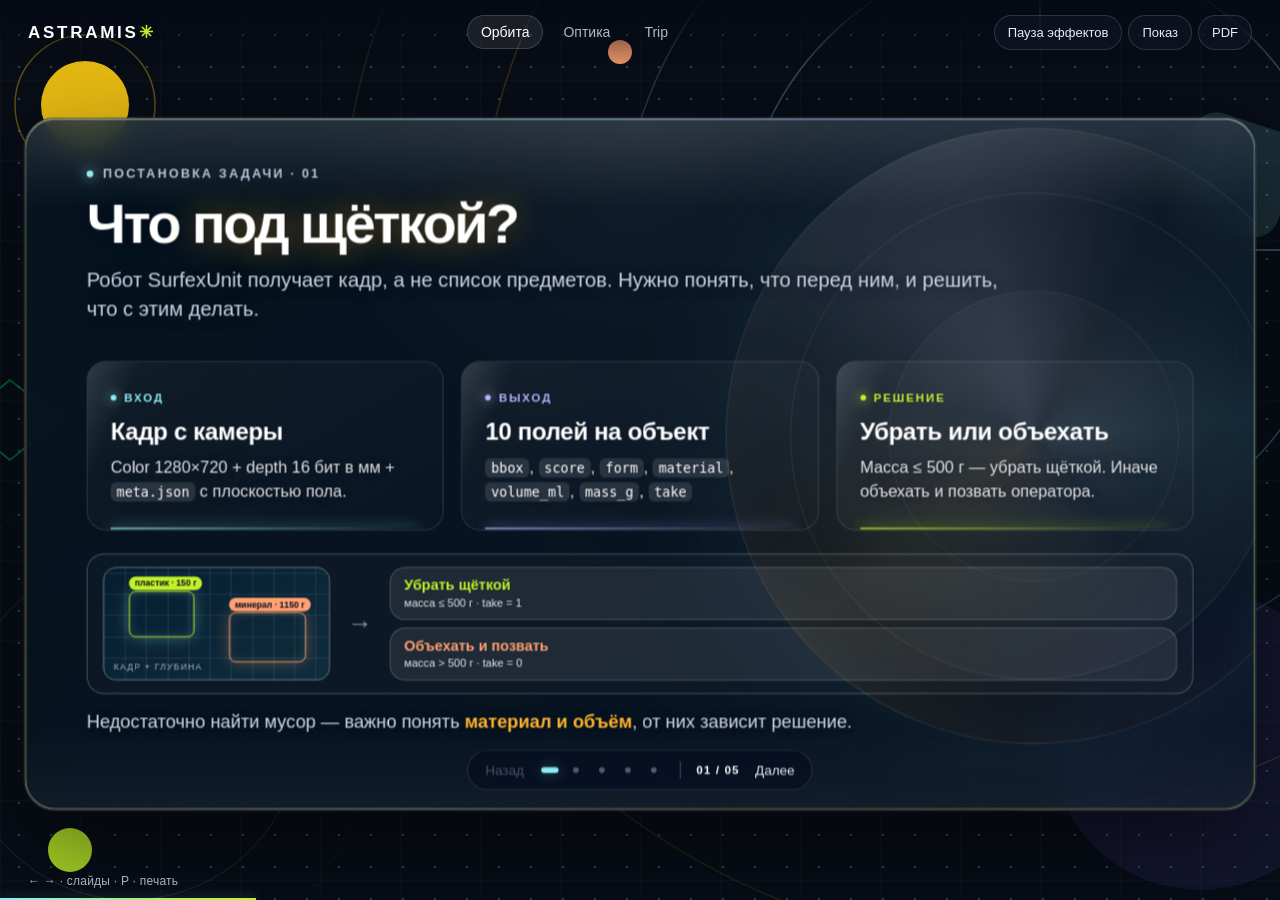
==== demo/index.html @ 46093186 "Добавить HTML-презентацию Астрамис и экспорт PowerPoint" ====
<!DOCTYPE html>
<html lang="ru">
<head>
<meta charset="UTF-8">
<meta name="viewport" content="width=device-width, initial-scale=1">
<title>Астрамис — Что под щёткой?</title>
<style>
  :root {
    --ink: #ffffff;
    --muted: rgba(255,255,255,.88);
    --faint: rgba(255,255,255,.62);
    --stroke: rgba(255,255,255,.34);
    --glass: rgba(255,255,255,.14);
    --glass-2: rgba(255,255,255,.08);
    /* Палитра «Научной орбиты» ЦУ + логотипа Astramis */
    --d: #8dedf9;   /* school tech, циан */
    --m: #ffb52e;   /* янтарный акцент логотипа Astramis */
    --v: #c1f229;   /* education lime ЦУ */
    --s: #b8b1ff;   /* expert blue / violet ЦУ */
    --shadow: 0 30px 80px rgba(6, 8, 34, .45), 0 8px 24px rgba(6, 8, 34, .22);
  }

  * { box-sizing: border-box; }

  html, body {
    margin: 0; height: 100%; overflow: hidden;
    background: #090b1c;
    color: var(--ink);
    font-family: -apple-system, BlinkMacSystemFont, "SF Pro Display", "SF Pro Text",
                 "Helvetica Neue", "Segoe UI", Roboto, Arial, sans-serif;
    -webkit-font-smoothing: antialiased;
  }

  /* --- Фон: техническая «орбитальная» сетка, не мягкий градиент --------- */
  #backdrop { position: fixed; inset: 0; overflow: hidden; background: #080d16; }
  #backdrop > svg { width: 100%; height: 100%; display: block; }
  .orbit-spin { transform-origin: 1120px 250px; animation: orbit 90s linear infinite; }
  @keyframes orbit { to { transform: rotate(360deg); } }

  /* --- Основная стеклянная поверхность (один слой стекла) ------------- */
  #stage {
    position: fixed; left: 50%; top: 50%;
    width: 1280px; height: 720px;
    transform-origin: center center;
    border-radius: 44px;
    background:
      linear-gradient(150deg, rgba(2,10,20,.42), rgba(2,10,20,.22) 50%, rgba(2,10,20,.38)),
      linear-gradient(150deg, rgba(255,255,255,.16) 0%, rgba(255,255,255,.05) 42%, rgba(255,255,255,.11) 100%);
    backdrop-filter: blur(26px) saturate(185%);
    backdrop-filter: url(#lens-refract) blur(26px) saturate(185%);
    -webkit-backdrop-filter: blur(26px) saturate(185%);
    border: 1px solid rgba(255,255,255,.46);
    box-shadow: var(--shadow),
                inset 0 2px 0 rgba(255,255,255,.88),
                inset 0 -22px 50px rgba(22,12,64,.22),
                inset 0 -3px 0 rgba(255,255,255,.30),
                inset 0 0 80px rgba(255,255,255,.07),
                0 0 0 1px rgba(150,210,255,.18);
    overflow: hidden;
    isolation: isolate;
  }
  /* Хроматический край — радужная кромка настоящей линзы */
  #stage::before {
    content: ""; position: absolute; inset: 0; border-radius: inherit;
    padding: 3px; z-index: 6; pointer-events: none;
    background: conic-gradient(from 215deg,
      rgba(255,255,255,1) 0deg, rgba(255,169,10,.95) 55deg, rgba(141,237,249,.95) 115deg,
      rgba(184,177,255,.95) 180deg, rgba(193,242,41,.9) 250deg,
      rgba(255,181,46,.95) 310deg, rgba(255,255,255,1) 360deg);
    -webkit-mask: linear-gradient(#000 0 0) content-box, linear-gradient(#000 0 0);
    -webkit-mask-composite: xor; mask-composite: exclude;
    opacity: 1;
  }
  /* Зеркальный блик, следующий за курсором */
  #stage::after {
    content: ""; position: absolute; inset: 0; border-radius: inherit;
    z-index: 5; pointer-events: none;
    background: radial-gradient(560px circle at var(--mx, 50%) var(--my, 0%),
      rgba(255,255,255,.16), rgba(255,255,255,.05) 38%, transparent 64%);
    opacity: .7; transition: opacity .3s ease;
  }

  /* Декоративная линза и верхний блик — объём стекла */
  .lens { position: absolute; z-index: 1; pointer-events: none;
    right: -90px; top: 46%; width: 640px; height: 640px; border-radius: 50%;
    transform: translateY(-50%);
    background:
      radial-gradient(circle at 34% 28%, rgba(255,255,255,.20), transparent 52%),
      conic-gradient(from 30deg, transparent 0deg, rgba(141,237,249,.16) 55deg,
        transparent 110deg, rgba(255,169,10,.14) 200deg, transparent 260deg,
        rgba(184,177,255,.14) 315deg, transparent 360deg);
    border: 1px solid rgba(255,255,255,.20);
    box-shadow: inset 0 0 90px rgba(255,255,255,.09), inset 0 -40px 90px rgba(2,10,20,.24),
                0 0 140px rgba(141,237,249,.12);
    opacity: .55;
  }
  .lens::before, .lens::after { content: ""; position: absolute; border-radius: 50%; }
  .lens::before { inset: 66px; border: 1px solid rgba(255,255,255,.16);
    background: radial-gradient(circle at 60% 70%, rgba(255,255,255,.09), transparent 60%); }
  .lens::after { inset: 168px; border: 1px solid rgba(255,255,255,.12);
    background: radial-gradient(circle at 40% 30%, rgba(255,255,255,.10), transparent 65%); }
  .sheen { position: absolute; inset: 0; z-index: 4; pointer-events: none; border-radius: inherit;
    background: linear-gradient(180deg, rgba(255,255,255,.12) 0%, transparent 13%,
      transparent 88%, rgba(255,255,255,.04) 100%);
    overflow: hidden;
  }
  .sheen::after { content: ""; position: absolute; inset: -30%;
    background: linear-gradient(105deg, transparent 43%, rgba(255,255,255,.09) 50%, transparent 57%);
    transform: translateX(-45%); animation: sweep 11s ease-in-out infinite; }
  @keyframes sweep { 0%, 55% { transform: translateX(-45%); } 100% { transform: translateX(45%); } }

  .slide {
    position: absolute; inset: 0; z-index: 2;
    padding: 54px 76px 92px;
    display: none; flex-direction: column;
    animation: rise .5s cubic-bezier(.22,1,.36,1) both;
  }
  .slide.active { display: flex; }
  @keyframes rise { from { opacity: 0; transform: translateY(14px) scale(.99); } to { opacity: 1; transform: none; } }

  .kicker { display: flex; align-items: center; gap: 10px; margin-bottom: 14px;
    font-size: 12px; font-weight: 700; letter-spacing: .24em; text-transform: uppercase;
    color: var(--faint); }
  .kicker i { width: 7px; height: 7px; border-radius: 50%; background: var(--d);
    box-shadow: 0 0 14px var(--d); }

  h1 { margin: 0; font-size: 56px; line-height: 1.03; letter-spacing: -.038em;
       font-weight: 700; color: #fff; text-shadow: 0 2px 22px rgba(4, 6, 28, .6); }
  h1 .accent { color: #fff; text-shadow: 0 0 34px rgba(255,181,46,.45), 0 2px 22px rgba(2,6,16,.6); }
  .sub { margin: 14px 0 0; font-size: 20px; line-height: 1.45; color: rgba(255,255,255,.92);
    max-width: 980px; text-shadow: 0 2px 14px rgba(8,10,40,.48); }

  /* --- Полупрозрачные карточки: стекло только на одном слое ------------ */
  .cards { display: grid; gap: 18px; margin-top: 38px; }
  .cards.cols-3 { grid-template-columns: repeat(3, 1fr); }
  .card {
    position: relative; overflow: hidden;
    border-radius: 28px; padding: 26px 24px;
    background: linear-gradient(155deg, rgba(255,255,255,.19), rgba(255,255,255,.055));
    border: 1px solid rgba(255,255,255,.3);
    box-shadow: inset 0 1px 0 rgba(255,255,255,.5), 0 14px 34px rgba(8,10,40,.18);
    transition: transform .35s cubic-bezier(.22,1,.36,1), box-shadow .35s ease, background .35s ease;
  }
  .card::before { content: ""; position: absolute; inset: 0; pointer-events: none;
    background: linear-gradient(115deg, transparent 28%, rgba(255,255,255,.18) 45%, transparent 62%);
    transform: translateX(-60%); transition: transform .7s ease; }
  .card::after { content: ""; position: absolute; left: 24px; right: 24px; bottom: 0; height: 2px;
    background: linear-gradient(90deg, var(--c), transparent); opacity: .8;
    box-shadow: 0 0 14px var(--c); }
  .card:hover { transform: translateY(-4px);
    box-shadow: inset 0 1px 0 rgba(255,255,255,.65), 0 22px 46px rgba(8,10,40,.26); }
  .card:hover::before { transform: translateX(60%); }
  .card .tag { display: inline-flex; align-items: center; gap: 8px; font-size: 11px;
    font-weight: 800; letter-spacing: .16em; text-transform: uppercase; color: var(--c, #fff);
    margin-bottom: 14px; }
  .card .tag::before { content: ""; width: 6px; height: 6px; border-radius: 50%;
    background: currentColor; box-shadow: 0 0 12px currentColor; }
  .card h3 { margin: 0 0 10px; font-size: 22px; font-weight: 650; letter-spacing: -.015em; }
  .card p { margin: 0; font-size: 15.5px; line-height: 1.5; color: rgba(255,255,255,.88);
    text-shadow: 0 1px 10px rgba(10,10,40,.35); }
  .card code { font-family: "SF Mono", ui-monospace, Menlo, monospace; font-size: 13.5px;
    color: #fff; background: rgba(255,255,255,.12); padding: 2px 6px; border-radius: 6px; }

  /* Мини-превью демо на первом слайде */
  .preview-strip { margin-top: 24px; border-radius: 24px; padding: 13px 16px;
    display: flex; align-items: center; gap: 18px;
    background: linear-gradient(100deg, rgba(255,255,255,.15), rgba(255,255,255,.04));
    border: 1px solid rgba(255,255,255,.26);
    box-shadow: inset 0 1px 0 rgba(255,255,255,.45), 0 12px 30px rgba(8,10,40,.16); }
  .mini-frame { position: relative; width: 236px; height: 118px; flex: none; overflow: hidden;
    border-radius: 14px; border: 1px solid rgba(255,255,255,.3);
    background:
      repeating-linear-gradient(0deg, rgba(255,255,255,.09) 0 1px, transparent 1px 22px),
      repeating-linear-gradient(90deg, rgba(255,255,255,.09) 0 1px, transparent 1px 22px),
      linear-gradient(150deg, rgba(6,32,54,.8), rgba(18,58,74,.65)); }
  .mini-frame::after { content: "КАДР + ГЛУБИНА"; position: absolute; left: 10px; bottom: 8px;
    font-size: 9px; letter-spacing: .14em; color: rgba(255,255,255,.65); }
  .bbox { position: absolute; border: 1.5px solid; border-radius: 7px; }
  .bbox.a { left: 26px; top: 24px; width: 68px; height: 48px; border-color: var(--v);
    box-shadow: 0 0 16px rgba(143,240,210,.35), inset 0 0 12px rgba(143,240,210,.14); }
  .bbox.b { right: 24px; top: 46px; width: 80px; height: 52px; border-color: #ffa171;
    box-shadow: 0 0 16px rgba(255,161,113,.32), inset 0 0 12px rgba(255,161,113,.12); }
  .bbox span { position: absolute; top: -16px; left: -1px; white-space: nowrap;
    font-size: 9px; padding: 2px 6px; border-radius: 99px; color: #0a0c20; font-weight: 700; }
  .bbox.a span { background: var(--v); }
  .bbox.b span { background: #ffa171; }
  .decisions { flex: 1; display: grid; gap: 8px; }
  .decision { border-radius: 16px; padding: 9px 14px;
    background: rgba(255,255,255,.08); border: 1px solid rgba(255,255,255,.2); }
  .decision b { display: block; font-size: 15px; font-weight: 700; }
  .decision span { font-size: 11.5px; color: var(--muted); }
  .decision.go b { color: var(--v); }
  .decision.no b { color: #ffa171; }
  .strip-arrow { font-size: 26px; color: rgba(255,255,255,.55); }

  .bottom-line { margin-top: auto; padding-top: 18px; font-size: 18px;
    color: rgba(255,255,255,.9); text-shadow: 0 1px 12px rgba(8,10,40,.3); }
  .bottom-line b { color: var(--m); font-weight: 650; }

  /* --- Слайд 2: конвейер ------------------------------------------------ */
  .flow { display: flex; align-items: stretch; gap: 8px; margin-top: 36px; }
  .step { flex: 1; position: relative; overflow: hidden; border-radius: 26px;
    padding: 24px 18px 22px;
    background: linear-gradient(160deg, rgba(255,255,255,.17), rgba(255,255,255,.05));
    border: 1px solid rgba(255,255,255,.28);
    box-shadow: inset 0 1px 0 rgba(255,255,255,.48), 0 12px 30px rgba(8,10,40,.16); }
  .step .n { position: absolute; right: 16px; top: 8px; font-size: 48px; font-weight: 700;
    letter-spacing: -.06em; color: rgba(255,255,255,.09); }
  .step h3 { margin: 0 0 10px; font-size: 19px; font-weight: 650; color: var(--c); }
  .step p { margin: 0; font-size: 14.5px; line-height: 1.48; color: var(--muted); }
  .step code { font-family: "SF Mono", ui-monospace, Menlo, monospace; font-size: 12.5px; color: #fff; }
  .arrow { align-self: center; font-size: 22px; color: rgba(255,255,255,.5); padding: 0 2px; }
  .badges { display: flex; gap: 10px; margin-top: 24px; flex-wrap: wrap; }
  .badge { font-size: 13.5px; padding: 9px 16px; border-radius: 999px;
    background: rgba(255,255,255,.10); border: 1px solid rgba(255,255,255,.26);
    box-shadow: inset 0 1px 0 rgba(255,255,255,.35); color: var(--muted); }
  .badge b { color: #fff; font-weight: 650; }

  /* --- Слайд 3: метрика ------------------------------------------------- */
  .formula { margin-top: 26px; border-radius: 24px; padding: 22px 28px;
    font-size: 27px; font-weight: 650; letter-spacing: -.01em;
    background: linear-gradient(100deg, rgba(141,237,249,.18), rgba(184,177,255,.14), rgba(255,181,46,.16));
    border: 1px solid rgba(255,255,255,.34);
    box-shadow: inset 0 1px 0 rgba(255,255,255,.55), 0 14px 34px rgba(8,10,40,.2); }
  .formula .d { color: var(--d); } .formula .m { color: var(--m); }
  .formula .v { color: var(--v); } .formula .s { color: var(--s); }
  .metric-table { width: 100%; border-collapse: separate; border-spacing: 0 8px;
    margin-top: 16px; font-size: 16.5px; table-layout: fixed; }
  .metric-table th { text-align: left; font-size: 11px; letter-spacing: .16em;
    text-transform: uppercase; color: var(--faint); padding: 0 14px 4px; font-weight: 700; }
  .metric-table th:nth-child(1) { width: 20%; }
  .metric-table th:nth-child(2) { width: 8%; }
  .metric-table th:nth-child(3) { width: 42%; }
  .metric-table th:nth-child(4) { width: 24%; }
  .metric-table th:nth-child(5) { width: 6%; }
  .metric-table td { padding: 12px 14px; background: rgba(255,255,255,.07);
    border-top: 1px solid rgba(255,255,255,.18); border-bottom: 1px solid rgba(255,255,255,.12); }
  .metric-table td:first-child { border-radius: 16px 0 0 16px; border-left: 1px solid rgba(255,255,255,.18); font-weight: 650; }
  .metric-table td:last-child { border-radius: 0 16px 16px 0; border-right: 1px solid rgba(255,255,255,.18); }
  .metric-table .w { font-weight: 750; font-variant-numeric: tabular-nums; }
  .bar { height: 10px; border-radius: 99px; background: rgba(0,0,0,.18); overflow: hidden;
    box-shadow: inset 0 1px 2px rgba(0,0,0,.2); }
  .bar > i { display: block; height: 100%; border-radius: 99px; background: var(--c);
    box-shadow: 0 0 16px var(--c); }
  .metric-table .base { color: var(--m); font-weight: 750; font-variant-numeric: tabular-nums; }

  .note { margin-top: auto; padding: 16px 22px; border-radius: 20px; font-size: 16.5px;
    background: linear-gradient(100deg, rgba(255,181,46,.16), rgba(255,255,255,.05));
    border: 1px solid rgba(255,190,80,.35);
    box-shadow: inset 0 1px 0 rgba(255,255,255,.4), 0 12px 28px rgba(8,10,40,.16); }
  .note b { color: var(--m); font-weight: 700; }

  /* --- Слайд 4: результаты ---------------------------------------------- */
  .results-grid { display: grid; grid-template-columns: 1.05fr .95fr; gap: 22px; margin-top: 30px; }
  table.results { width: 100%; border-collapse: separate; border-spacing: 0 6px; font-size: 17px; }
  table.results th, table.results td { padding: 11px 12px; text-align: right; }
  table.results th:first-child, table.results td:first-child { text-align: left; }
  table.results thead th { color: var(--faint); font-size: 11px; letter-spacing: .16em;
    text-transform: uppercase; }
  table.results tbody td { background: rgba(255,255,255,.07);
    border-top: 1px solid rgba(255,255,255,.16); border-bottom: 1px solid rgba(255,255,255,.1);
    font-variant-numeric: tabular-nums; }
  table.results tbody td:first-child { border-radius: 14px 0 0 14px; border-left: 1px solid rgba(255,255,255,.16); }
  table.results tbody td:last-child { border-radius: 0 14px 14px 0; border-right: 1px solid rgba(255,255,255,.16); }
  table.results .was { color: var(--muted); }
  table.results .now { font-weight: 750; color: var(--v); }
  table.results tfoot td { font-weight: 750; font-size: 20px; padding-top: 12px; }
  .chart { border-radius: 26px; padding: 22px 24px;
    background: linear-gradient(155deg, rgba(255,255,255,.16), rgba(255,255,255,.05));
    border: 1px solid rgba(255,255,255,.28);
    box-shadow: inset 0 1px 0 rgba(255,255,255,.5), 0 14px 34px rgba(8,10,40,.18); }
  .chart h4 { margin: 0 0 20px; font-size: 11px; color: var(--faint);
    text-transform: uppercase; letter-spacing: .16em; }
  .chart-row { margin-bottom: 16px; }
  .chart-row .lbl { display: flex; justify-content: space-between; font-size: 13.5px; margin-bottom: 7px; }
  .chart-row .lbl span:first-child { color: var(--c); font-weight: 700; }
  .chart-pair { height: 11px; background: rgba(0,0,0,.18); border-radius: 99px;
    position: relative; overflow: hidden; box-shadow: inset 0 1px 2px rgba(0,0,0,.2); }
  .chart-pair .old { position: absolute; inset: 0 auto 0 0; width: 0;
    background: rgba(255,255,255,.28); border-radius: 99px; }
  .chart-pair .new { position: absolute; inset: 0 auto 0 0; width: 0;
    background: var(--c); border-radius: 99px; box-shadow: 0 0 16px var(--c); }

  /* --- Слайд 5: разбор -------------------------------------------------- */
  .cols-3-plain { display: grid; grid-template-columns: repeat(3, 1fr); gap: 18px; margin-top: 28px; }
  .col { position: relative; border-radius: 26px; padding: 22px; overflow: hidden;
    background: linear-gradient(155deg, rgba(255,255,255,.16), rgba(255,255,255,.05));
    border: 1px solid rgba(255,255,255,.28);
    box-shadow: inset 0 1px 0 rgba(255,255,255,.48), 0 14px 34px rgba(8,10,40,.18); }
  .col::before { content: ""; position: absolute; left: 22px; right: 22px; top: 0; height: 3px;
    background: var(--c); box-shadow: 0 0 18px var(--c); border-radius: 0 0 99px 99px; }
  .col h3 { margin: 4px 0 14px; font-size: 19px; font-weight: 650; color: var(--c); }
  .col ul { margin: 0; padding-left: 18px; }
  .col li { font-size: 14.5px; line-height: 1.5; color: var(--muted); margin-bottom: 9px; }
  .col li::marker { color: var(--c); }

  .placeholder { margin-top: 18px; border-radius: 22px; padding: 14px 20px;
    text-align: center; font-size: 14.5px; color: var(--muted);
    background: rgba(255,255,255,.06); border: 1.5px dashed rgba(255,255,255,.3); }
  .placeholder img { display: none; max-height: 132px; max-width: 100%; border-radius: 12px; }
  .placeholder.filled { border-style: solid; padding: 8px; background: rgba(255,255,255,.12); }
  .placeholder.filled img { display: block; margin: 0 auto; }
  .placeholder.filled span { display: none; }

  /* --- Нижняя «панель инструментов» ------------------------------------ */
  .toolbar { position: absolute; z-index: 7; left: 50%; bottom: 22px; transform: translateX(-50%);
    height: 46px; padding: 0 18px; display: flex; align-items: center; gap: 16px;
    border-radius: 999px;
    background: linear-gradient(180deg, rgba(255,255,255,.20), rgba(255,255,255,.09));
    backdrop-filter: blur(24px) saturate(170%);
    -webkit-backdrop-filter: blur(24px) saturate(170%);
    border: 1px solid rgba(255,255,255,.4);
    box-shadow: inset 0 1px 0 rgba(255,255,255,.65), 0 12px 30px rgba(8,10,40,.3);
    font-size: 12px; letter-spacing: .1em; text-transform: uppercase; color: var(--faint);
    user-select: none; }
  .dots { display: flex; gap: 7px; }
  .dots i { width: 7px; height: 7px; border-radius: 50%; background: rgba(255,255,255,.32);
    transition: .35s cubic-bezier(.22,1,.36,1); }
  .dots i.on { width: 24px; border-radius: 99px; background: #fff; box-shadow: 0 0 14px rgba(255,255,255,.8); }
  .toolbar .sep { width: 1px; height: 18px; background: rgba(255,255,255,.25); }
  .toolbar .count { color: #fff; font-variant-numeric: tabular-nums; font-weight: 700; }

  .hint { position: fixed; right: 16px; bottom: 12px; z-index: 8;
    font-size: 11px; letter-spacing: .08em; color: rgba(255,255,255,.4); }

  @media (prefers-reduced-motion: reduce) {
    .orbit-spin, .sheen::after { animation: none !important; }
    .slide, .card { animation: none !important; transition: none !important; }
  }
  @supports not ((backdrop-filter: blur(1px)) or (-webkit-backdrop-filter: blur(1px))) {
    #stage { background: rgba(26,28,60,.94); }
  }

  @media print {
    @page { size: 16in 9in; margin: 0; }
    html, body { overflow: visible; background: #fff; }
    #backdrop { position: fixed; }
    .hint { display: none; }
    #stage { position: static; transform: none !important; width: 100%; height: auto;
             border-radius: 0; border: none; box-shadow: none; }
    .slide { position: relative; inset: auto; display: flex !important;
             width: 100%; height: 9in; page-break-after: always; break-after: page; }
  }
</style>
<link rel="stylesheet" href="assets/presentation.css">
</head>
<body data-theme="orbit">

<!-- SVG-фильтр: реальное преломление фона (линза), а не только размытие -->
<svg width="0" height="0" aria-hidden="true" style="position:absolute">
  <filter id="lens-refract" x="-15%" y="-15%" width="130%" height="130%">
    <feTurbulence type="fractalNoise" baseFrequency="0.0022 0.004" numOctaves="2" seed="7" result="noise"/>
    <feDisplacementMap in="SourceGraphic" in2="noise" scale="20"
                       xChannelSelector="R" yChannelSelector="G"/>
  </filter>
</svg>

<div id="backdrop">
  <svg viewBox="0 0 1440 900" preserveAspectRatio="xMidYMid slice" aria-hidden="true">
    <defs>
      <pattern id="fine-grid" width="80" height="80" patternUnits="userSpaceOnUse">
        <path d="M80 0H0V80" fill="none" stroke="rgba(255,255,255,.045)" stroke-width="1"/>
      </pattern>
      <pattern id="dot-grid" width="32" height="32" patternUnits="userSpaceOnUse">
        <circle cx="3" cy="3" r="1.3" fill="rgba(141,237,249,.22)"/>
      </pattern>
    </defs>
    <rect width="1440" height="900" fill="#080d16"/>
    <rect width="1440" height="900" fill="url(#fine-grid)"/>
    <rect width="1440" height="900" fill="url(#dot-grid)"/>

    <g class="orbit-spin" fill="none">
      <circle cx="1120" cy="250" r="300" stroke="rgba(141,237,249,.26)" stroke-width="1.5"/>
      <circle cx="1120" cy="250" r="420" stroke="rgba(184,177,255,.20)" stroke-width="1.5"/>
      <circle cx="1120" cy="250" r="560" stroke="rgba(253,205,18,.16)" stroke-width="1.5"/>
      <circle cx="1120" cy="250" r="700" stroke="rgba(193,242,41,.10)" stroke-width="1.5"/>
      <g stroke="rgba(141,237,249,.28)" stroke-width="2">
        <path d="M1120 -30V40 M1120 460V530 M840 250H910 M1330 250H1400"/>
      </g>
    </g>

    <g fill="none" stroke="rgba(255,255,255,.10)" stroke-width="1">
      <circle cx="210" cy="730" r="170"/>
      <circle cx="210" cy="730" r="240" stroke-dasharray="2 12"/>
    </g>

    <!-- Точные акценты палитры ЦУ -->
    <circle cx="165" cy="105" r="44" fill="#fdcd12" opacity=".9"/>
    <circle cx="165" cy="105" r="70" fill="none" stroke="#fdcd12" stroke-opacity=".35" stroke-width="1.5"/>
    <rect x="1260" y="120" width="110" height="110" rx="26" fill="#8dedf9" opacity=".14"
          transform="rotate(18 1315 175)"/>
    <circle cx="1280" cy="740" r="150" fill="#775aff" opacity=".10"/>
    <circle cx="150" cy="850" r="22" fill="#c1f229" opacity=".85"/>
    <circle cx="700" cy="52" r="12" fill="#ffa171" opacity=".9"/>
    <path d="M40 420L90 380L140 420L90 460Z" fill="none" stroke="#00a651"
          stroke-opacity=".5" stroke-width="2"/>
  </svg>
</div>

<div id="stage">
  <div class="lens"></div>
  <div class="sheen"></div>

  <!-- 1. ЗАДАЧА -->
  <section class="slide active">
    <div class="kicker"><i></i>Постановка задачи · 01</div>
    <h1>Что <span class="accent">под щёткой?</span></h1>
    <p class="sub">Робот SurfexUnit получает кадр, а не список предметов. Нужно понять, что перед ним, и решить, что с этим делать.</p>
    <div class="cards cols-3">
      <div class="card" style="--c: var(--d)">
        <div class="tag">Вход</div>
        <h3>Кадр с камеры</h3>
        <p>Color 1280×720 + depth 16 бит в мм + <code>meta.json</code> с плоскостью пола.</p>
      </div>
      <div class="card" style="--c: var(--s)">
        <div class="tag">Выход</div>
        <h3>10 полей на объект</h3>
        <p><code>bbox</code>, <code>score</code>, <code>form</code>, <code>material</code>, <code>volume_ml</code>, <code>mass_g</code>, <code>take</code></p>
      </div>
      <div class="card" style="--c: var(--v)">
        <div class="tag">Решение</div>
        <h3>Убрать или объехать</h3>
        <p>Масса ≤ 500 г — убрать щёткой. Иначе объехать и позвать оператора.</p>
      </div>
    </div>
    <div class="preview-strip">
      <div class="mini-frame">
        <div class="bbox a"><span>пластик · 150 г</span></div>
        <div class="bbox b"><span>минерал · 1150 г</span></div>
      </div>
      <div class="strip-arrow">→</div>
      <div class="decisions">
        <div class="decision go"><b>Убрать щёткой</b><span>масса ≤ 500 г · take = 1</span></div>
        <div class="decision no"><b>Объехать и позвать</b><span>масса &gt; 500 г · take = 0</span></div>
      </div>
    </div>
    <div class="bottom-line">Недостаточно найти мусор — важно понять <b>материал и объём</b>, от них зависит решение.</div>
  </section>

  <!-- 2. ПОДХОД -->
  <section class="slide">
    <div class="kicker"><i></i>Подход · 02</div>
    <h1>План конвейера: четыре шага</h1>
    <p class="sub">Рабочая схема решения. Итоговый состав подтвердим после экспериментов.</p>
    <div class="flow">
      <div class="step" style="--c: var(--d)"><div class="n">1</div><h3>Детектор</h3><p>YOLO-seg: bbox, маска и <code>form</code> — сыпучая или твёрдая.</p></div>
      <div class="arrow">→</div>
      <div class="step" style="--c: var(--m)"><div class="n">2</div><h3>Материал</h3><p>Crops по маскам: цвет, гистограммы, дыристость глубины → LogReg/CatBoost, при необходимости DINO/CLIP.</p></div>
      <div class="arrow">→</div>
      <div class="step" style="--c: var(--v)"><div class="n">3</div><h3>Объём</h3><p>Маска + глубина, калибровка по <code>form × material</code>; отдельно «нет глубины».</p></div>
      <div class="arrow">→</div>
      <div class="step" style="--c: var(--s)"><div class="n">4</div><h3>Решение</h3><p>Масса = объём × плотность → <code>take</code>, либо прямой классификатор.</p></div>
    </div>
    <div class="badges">
      <span class="badge">Валидация по <b>object_id</b></span>
      <span class="badge">Инференс <b>без интернета</b></span>
      <span class="badge">Для открытых весов <b>указать источник</b></span>
      <span class="badge">Один воспроизводимый ноутбук</span>
    </div>
    <div class="bottom-line">Сплит по объектам, а не по кадрам: <b>в тесте предметы новые</b>.</div>
  </section>

  <!-- 3. МЕТРИКА -->
  <section class="slide">
    <div class="kicker"><i></i>Метрика · 03</div>
    <h1>Где мы теряем баллы</h1>
    <div class="formula">Score = 100 × (<span class="d">0.40·D</span> + <span class="m">0.20·M</span> + <span class="v">0.25·V</span> + <span class="s">0.15·S</span>)</div>
    <table class="metric-table">
      <thead><tr><th>Часть</th><th>Вес</th><th>Что считает</th><th></th><th>Бейзлайн</th></tr></thead>
      <tbody>
        <tr style="--c: var(--d)"><td>D — детекция</td><td class="w">40%</td><td>mAP50 по форме, IoU ≥ 0.5</td><td><div class="bar"><i style="width:86%"></i></div></td><td class="base">0.86</td></tr>
        <tr style="--c: var(--m)"><td>M — материал</td><td class="w">20%</td><td>balanced accuracy, 6 классов</td><td><div class="bar"><i style="width:17%"></i></div></td><td class="base">0.17</td></tr>
        <tr style="--c: var(--v)"><td>V — объём</td><td class="w">25%</td><td>штраф за кратность ошибки (×3 → 0)</td><td><div class="bar"><i style="width:62%"></i></div></td><td class="base">0.62</td></tr>
        <tr style="--c: var(--s)"><td>S — решение</td><td class="w">15%</td><td>среднее по тяжёлым и лёгким</td><td><div class="bar"><i style="width:42%"></i></div></td><td class="base">0.42</td></tr>
      </tbody>
    </table>
    <div class="note">Резерв до максимума по округлённым компонентам: <b>M 16.6, V 9.5, S 8.7 балла</b>. Это ориентир, а не прогноз роста.</div>
  </section>

  <!-- 4. РЕЗУЛЬТАТЫ -->
  <section class="slide">
    <div class="kicker"><i></i>Результаты · 04</div>
    <h1>Результаты и точка отсчёта</h1>
    <p class="sub">Бейзлайн известен. Значения финальной модели добавим после одинакового прогона.</p>
    <div class="results-grid">
      <table class="results">
        <thead><tr><th>Метрика</th><th>Было</th><th>Стало</th><th>Δ</th></tr></thead>
        <tbody id="results-body"></tbody>
        <tfoot><tr><td>Score</td><td class="was" id="score-was">~59</td><td class="now" id="score-now">—</td><td id="score-delta">—</td></tr></tfoot>
      </table>
      <div class="chart">
        <h4>Было / Стало</h4>
        <div id="chart"></div>
      </div>
    </div>
    <div class="note">Сравнение — при одинаковом сплите, версии данных и seed. <b>Финальный прогон ещё не добавлен. Прочерки означают отсутствие результата.</b></div>
  </section>

  <!-- 5. ЧТО ПРОБОВАЛИ -->
  <section class="slide">
    <div class="kicker"><i></i>Разбор · 05</div>
    <h1>Эксперименты и зоны риска</h1>
    <div class="cols-3-plain">
      <div class="col" style="--c: var(--v)">
        <h3>Проверяем</h3>
        <ul>
          <li>Калибровка объёма по <code>form × material</code></li>
          <li>Классификатор материала на crops</li>
          <li>Отдельная обработка случаев без глубины</li>
        </ul>
      </div>
      <div class="col" style="--c: var(--m)">
        <h3>Сравниваем</h3>
        <ul>
          <li>Сырая глубина без калибровки</li>
          <li>Масса через объём и плотность</li>
          <li>Прямой классификатор take</li>
        </ul>
      </div>
      <div class="col" style="--c: var(--s)">
        <h3>Зоны риска</h3>
        <ul>
          <li>Стекло и блестящий металл — нет глубины</li>
          <li>Перекрытия и мелкие объекты</li>
          <li>Крупные промазы по объёму (×3 обнуляет V)</li>
        </ul>
      </div>
    </div>
    <div class="experiment-note"><b>Критерий сравнения</b><span>Меняем один блок. Смотрим D / M / V / S и итоговый Score на тех же объектах.</span></div>
    <div class="bottom-line">Каждое изменение проверяем отдельно: <b>один сплит, одинаковые данные</b>.</div>
  </section>

  <nav class="toolbar" aria-label="Управление слайдами">
    <button id="prev" aria-label="Предыдущий слайд">Назад</button>
    <div class="dots" id="dots"></div>
    <div class="sep"></div>
    <span class="count" id="count" aria-live="polite">01 / 05</span>
    <button id="next" aria-label="Следующий слайд">Далее</button>
  </nav>
</div>

<div class="hint">← → · слайды · P · печать</div>

<script>
  // ЕДИНОЕ МЕСТО ДЛЯ ЦИФР: замени null на результаты финального сабмита.
  const RESULTS = {
    D: { was: 0.86, now: null },
    M: { was: 0.17, now: null },
    V: { was: 0.62, now: null },
    S: { was: 0.42, now: null }
  };

  const META = {
    D: { name: 'D · детекция', color: '#8dedf9' },
    M: { name: 'M · материал', color: '#ffb52e' },
    V: { name: 'V · объём', color: '#c1f229' },
    S: { name: 'S · решение', color: '#b8b1ff' }
  };
  const WEIGHTS = { D: 0.40, M: 0.20, V: 0.25, S: 0.15 };
  const fmt = v => (v === null || v === undefined) ? '—' : Number(v).toFixed(2);

  function buildResults() {
    const body = document.getElementById('results-body');
    const chart = document.getElementById('chart');
    body.innerHTML = ''; chart.innerHTML = '';
    Object.keys(META).forEach(key => {
      const { was, now } = RESULTS[key];
      const delta = (now == null) ? null : now - was;
      const tr = document.createElement('tr');
      tr.innerHTML = '<td>' + META[key].name + '</td>' +
        '<td class="was">' + fmt(was) + '</td>' +
        '<td class="now">' + fmt(now) + '</td>' +
        '<td>' + (delta === null ? '—' : (delta >= 0 ? '+' : '') + delta.toFixed(2)) + '</td>';
      body.appendChild(tr);
      const row = document.createElement('div');
      row.className = 'chart-row'; row.style.setProperty('--c', META[key].color);
      row.innerHTML =
        '<div class="lbl"><span>' + META[key].name + '</span><span>' + fmt(was) + ' → ' + fmt(now) + '</span></div>' +
        '<div class="chart-pair"><div class="old" style="width:' + (was * 100) + '%"></div>' +
        '<div class="new" style="width:' + ((now || 0) * 100) + '%"></div></div>';
      chart.appendChild(row);
    });
    const score = data => Object.keys(WEIGHTS).reduce((s, k) =>
      s + (data[k] == null ? 0 : data[k]) * WEIGHTS[k], 0);
    const allFilled = Object.values(RESULTS).every(r => r.now != null);
    const baseScore = 100 * score(Object.fromEntries(Object.keys(META).map(k => [k, RESULTS[k].was])));
    document.getElementById('score-was').textContent = baseScore.toFixed(1);
    document.getElementById('score-now').textContent = allFilled
      ? (100 * score(Object.fromEntries(Object.keys(META).map(k => [k, RESULTS[k].now])))).toFixed(1) : '—';
    const difference = allFilled ? 100 * score(Object.fromEntries(Object.keys(META).map(k => [k, RESULTS[k].now]))) - baseScore : null;
    document.getElementById('score-delta').textContent = difference === null ? '—' : (difference >= 0 ? '+' : '') + difference.toFixed(1);
  }

  const stage = document.getElementById('stage');
  const slides = Array.from(document.querySelectorAll('.slide'));
  const dotHost = document.getElementById('dots');
  slides.forEach((slide, i) => {
    const dot = document.createElement('button');
    dot.setAttribute('aria-label', 'Слайд ' + (i + 1) + ': ' + slide.querySelector('h1').textContent);
    dot.addEventListener('click', () => show(i));
    dotHost.appendChild(dot);
  });
  let current = 0;

  function fit() {
    const scale = Math.min((window.innerWidth - 48) / 1280, (window.innerHeight - 116) / 720);
    stage.style.transform = 'translate(-50%, -50%) scale(' + scale + ')';
  }
  function show(n) {
    current = Math.max(0, Math.min(slides.length - 1, n));
    slides.forEach((s, i) => s.classList.toggle('active', i === current));
    Array.from(dotHost.children).forEach((d, i) => {
      d.classList.toggle('on', i === current);
      d.setAttribute('aria-current', i === current ? 'step' : 'false');
    });
    slides.forEach((s, i) => s.setAttribute('aria-hidden', i !== current));
    document.getElementById('prev').disabled = current === 0;
    document.getElementById('next').disabled = current === slides.length - 1;
    window.dispatchEvent(new CustomEvent('slide-change', {detail: {current, total: slides.length}}));
    const hash = '#slide-' + (current + 1);
    if (location.hash !== hash) history.replaceState(null, '', hash);
    document.getElementById('count').textContent =
      String(current + 1).padStart(2, '0') + ' / ' + String(slides.length).padStart(2, '0');
  }

  // Блик, который следует за курсором, — как отклик стекла на наклон устройства.
  stage.addEventListener('pointermove', e => {
    const r = stage.getBoundingClientRect();
    stage.style.setProperty('--mx', ((e.clientX - r.left) / r.width * 100) + '%');
    stage.style.setProperty('--my', ((e.clientY - r.top) / r.height * 100) + '%');
  });

  window.addEventListener('resize', fit);
  window.addEventListener('keydown', e => {
    if (e.target.closest('input, textarea, select, [contenteditable]')) return;
    if ((e.target.closest('button, a') && [' ', 'Enter'].includes(e.key))) return;
    if (e.ctrlKey || e.metaKey || e.altKey || document.body.classList.contains('deck-blackout')) return;
    if (document.querySelector('.deck-overview:not([hidden]), .deck-shortcuts:not([hidden])')) return;
    if (e.key === 'ArrowRight' || e.key === ' ' || e.key === 'PageDown') { e.preventDefault(); show(current + 1); }
    if (e.key === 'ArrowLeft' || e.key === 'PageUp') { e.preventDefault(); show(current - 1); }
    if (e.key === 'Home') show(0);
    if (e.key === 'End') show(slides.length - 1);
    if (e.key === 'p' || e.key === 'P') window.print();
  });
  stage.addEventListener('click', e => {
    if (e.target.closest('button, a, input, .toolbar')) return;
    if (e.clientX > window.innerWidth * 0.75) show(current + 1);
    else if (e.clientX < window.innerWidth * 0.25) show(current - 1);
  });



  buildResults(); fit(); show(Number(location.hash.match(/^#slide-([1-5])$/)?.[1] || 1) - 1);
</script>
<script src="assets/presentation.js"></script>
<script src="assets/export-layout.js"></script>
</body>
</html>
---- demo/assets/presentation.css ----
/* Shared finishing layer. HTML files remain usable offline. */
:root { --cyan:#8dedf9; --acid:#c1f229; --pink:#fe68b9; }
body { background:#050914; }
.site-header { position:fixed; top:0; left:0; right:0; height:64px; z-index:50; display:flex; align-items:center; justify-content:space-between; gap:20px; padding:0 28px; background:linear-gradient(#050914e8,#05091400); }
.wordmark { color:#fff; text-decoration:none; font-size:17px; font-weight:800; letter-spacing:.16em; }
.wordmark span { color:var(--acid); }
.mode-nav,.display-tools { display:flex; align-items:center; gap:6px; }
.site-header a,.site-header button { -webkit-tap-highlight-color:transparent; }
.mode-nav a { color:#aeb9ca; text-decoration:none; padding:9px 14px; font-size:14px; border-radius:20px; transition:.2s; }
.mode-nav a[aria-current="page"] { background:#ffffff14; color:#fff; box-shadow:inset 0 0 0 1px #ffffff26; }
button { font:inherit; cursor:pointer; }
.display-tools button { border:1px solid #ffffff25; border-radius:20px; background:#101525aa; color:#e7ecf4; padding:9px 13px; font-size:13px; }
button:focus-visible,a:focus-visible { outline:2px solid var(--cyan); outline-offset:5px; }
button:disabled { opacity:.3; cursor:default; }
#stage { top:calc(50% + 14px); border-radius:32px; border-color:#ffffff32; box-shadow:0 36px 100px #0007,inset 0 1px 0 #ffffff80; }
#stage::before { padding:1px; opacity:.6; }
#stage::after { opacity:.3; }
.slide { padding:50px 64px 86px; }
h1 { font-size:58px; font-weight:720; letter-spacing:-.045em; }
.kicker { font-size:13px; color:#b6c3d6; letter-spacing:.18em; }
.sub { max-width:970px; color:#cdd5e2; font-size:21px; }
.card { background:linear-gradient(150deg,#ffffff0b,#ffffff03); border-color:#ffffff22; border-radius:20px; box-shadow:none; }
.card h3 { font-size:25px; }
.card p { font-size:17px; }
.card code { font-size:14px; }
.card .tag { font-size:12px; }
.preview-strip { border-radius:18px; background:#ffffff06; box-shadow:none; }
.bottom-line { font-size:19px; color:#d1d9e4; }
.note { font-size:17px; line-height:1.5; }
.step { border-radius:18px; background:#ffffff09; box-shadow:none; }
.step p { font-size:16px; }
.col { border-radius:18px; background:#ffffff07; box-shadow:none; }
.col li { font-size:16px; }
.col h3 { font-size:22px; }
.placeholder { border-radius:16px; color:#aeb9ca; font-size:15px; }
.toolbar { gap:16px; bottom:20px; height:42px; border:1px solid #ffffff25; box-shadow:none; background:#080f20c9; }
.toolbar>button { border:0; background:none; color:#e9edf8; font-size:14px; padding:8px 0; }
.dots { align-items:center; gap:5px; }
.dots button { position:relative; width:22px; height:28px; border:0; background:none; padding:0; }
.dots button::after { content:''; position:absolute; width:6px; height:6px; border-radius:20px; background:#ffffff50; top:11px; left:8px; transition:.25s; }
.dots button.on::after { width:18px; left:2px; background:var(--cyan); box-shadow:0 0 14px #8dedf966; }
.toolbar .count { font-size:12px; letter-spacing:.1em; }
.hint { left:28px; right:auto; bottom:12px; font-size:12px; letter-spacing:.02em; color:#a6b3c4; }
.motion-paused *, .motion-paused *::before, .motion-paused *::after { animation-play-state:paused!important; }
.motion-paused #face-overlays { visibility:hidden; }
body[data-theme="orbit"] #stage { background:linear-gradient(120deg,#061521d9,#0b1829b8); backdrop-filter:blur(16px); }
body[data-theme="optic"] #stage { background:linear-gradient(115deg,#040c17ed 20%,#0b1424cf); backdrop-filter:blur(4px); }
body[data-theme="optic"] .spiral { opacity:.85; }
body[data-theme="optic"] h1 { text-shadow:2px 0 #8dedf920,-2px 0 #b8b1ff20; }
body[data-theme="trip"] #stage { background:linear-gradient(115deg,#09051de8 20%,#130a2bce 75%,#181038c9); backdrop-filter:blur(12px) saturate(150%); -webkit-backdrop-filter:blur(12px) saturate(150%); }
body[data-theme="trip"] h1 { text-shadow:2px 0 #8dedf959,-2px 0 #fe68b959,0 0 45px #b8b1ff30; }
body[data-theme="trip"] .accent { color:#e8ffd1; }
body[data-theme="trip"] #backdrop::before { content:''; position:absolute; width:140vmax; height:140vmax; left:calc(50% - 70vmax); top:calc(50% - 70vmax); background:repeating-conic-gradient(from 0deg,#fe68b90b 0deg 10deg,#775aff18 10deg 20deg,transparent 20deg 30deg); animation:cosmic-drift 95s linear infinite; }
body[data-theme="trip"] #backdrop::after { content:''; position:absolute; inset:0; pointer-events:none; background:radial-gradient(ellipse at 8% 30%,#fe68b944,transparent 40%),radial-gradient(ellipse at 92% 75%,#8dedf933,transparent 45%); mix-blend-mode:screen; }
@keyframes cosmic-drift { to { transform:rotate(360deg); } }
#face-overlays { z-index:8; }
.ghost { height:auto; aspect-ratio:1; pointer-events:none; border-radius:50%; opacity:0; animation:orb-life var(--life,12s) ease-in-out forwards; filter:drop-shadow(0 0 20px color-mix(in srgb,var(--halo),transparent 65%)); }
.ghost::before,.ghost::after { content:''; position:absolute; inset:-6px; border:1px solid var(--halo); border-radius:50%; opacity:.55; }
.ghost::after { inset:-15px; border-style:dashed; opacity:.25; animation:cosmic-drift 38s linear infinite reverse; }
.ghost-portrait { position:absolute; inset:0; overflow:hidden; border-radius:50%; clip-path:circle(50%); background:radial-gradient(circle,#8dedf912,transparent); box-shadow:inset 0 0 0 1px #ffffff55; }
.ghost .ghost-portrait img { display:block; width:100%; height:100%; object-fit:cover; object-position:center 42%; border-radius:50%; clip-path:circle(50%); opacity:.42; animation:none; filter:saturate(.7) contrast(1.05); mix-blend-mode:screen; }
@keyframes orb-life { 0% {opacity:0;scale:.88;} 15%,75% {opacity:1;scale:1;} 100% {opacity:0;scale:1.08;} }
@media (prefers-reduced-motion:reduce) { *,*::before,*::after { animation:none!important; transition:none!important; } #face-overlays { display:none; } }
@media (max-width:760px) and (orientation:portrait) {
 html,body { min-height:100%; height:auto; overflow:auto; }
 .site-header { position:sticky; height:auto; min-height:100px; padding:14px 18px; flex-wrap:wrap; background:#070b18f0; gap:10px; }
 .wordmark { font-size:15px; }
 .mode-nav { order:3; width:100%; justify-content:center; }
 .mode-nav a { padding:7px 14px; }
 .display-tools #fullscreen { display:none; }
 .display-tools button { font-size:12px; padding:7px 10px; }
 #stage { position:relative; left:auto; top:auto; transform:none!important; width:auto; height:auto; min-height:calc(100svh - 116px); margin:8px; border-radius:24px; }
 .slide { position:relative; inset:auto; padding:28px 22px 100px; min-height:calc(100svh - 132px); }
 h1 { font-size:40px; }
 .kicker { font-size:11px; }
 .sub { font-size:17px; }
 .cards.cols-3,.results-grid,.cols-3-plain { grid-template-columns:1fr; gap:12px; margin-top:24px; }
 .card { padding:20px; }
 .card p,.col li { font-size:16px; }
 .preview-strip { flex-wrap:wrap; }
 .mini-frame { width:100%; }
 .strip-arrow { display:none; }
 .decisions { min-width:100%; }
 .bottom-line { margin-top:20px; font-size:17px; }
 .flow { display:grid; grid-template-columns:1fr; gap:12px; margin-top:24px; }
 .flow .arrow { display:none; }
 .step { padding:20px; }
 .badges { flex-wrap:wrap; }
 .formula { font-size:19px; line-height:1.6; white-space:normal; }
 .metric-table { font-size:13px; }
 .metric-table td,.metric-table th { padding:12px 5px; }
 .metric-table td:nth-child(4),.metric-table th:nth-child(4) { display:none; }
 .metric-table .base,.metric-table .w { font-size:17px; }
 .note { font-size:15px; }
 .hint { display:none; }
 .toolbar { gap:8px; padding:0 14px; width:max-content; max-width:96%; }
 .toolbar .sep { display:none; }
 .lens { opacity:.15; }
 #face-overlays { opacity:.5; }
}
@media print {
 @page {size:1280px 720px;margin:0;}
 html,body { width:1280px!important;height:auto!important;overflow:visible!important;background:#071222!important;print-color-adjust:exact;-webkit-print-color-adjust:exact; }
 .site-header,.toolbar,.hint,#face-overlays,#screamer,.lens,.sheen,#backdrop,#stage::before,#stage::after { display:none!important; }
 #stage { position:static!important; width:1280px!important;height:auto!important;margin:0!important;border:0!important;border-radius:0!important;transform:none!important;background:#071222!important;box-shadow:none!important;backdrop-filter:none!important; }
 .slide { position:relative!important;display:flex!important; width:1280px!important;height:720px!important; min-height:0!important; padding:50px 64px 50px!important;break-after:page;page-break-after:always;animation:none!important; }
 .slide:last-of-type { break-after:auto;page-break-after:auto; }
}

body[data-theme="trip"] #backdrop { background: #050914 url('psychedelic-orbit.png') center / cover no-repeat; }
body[data-theme="trip"] #backdrop > svg { mix-blend-mode:screen; opacity:.55; }
body[data-theme="trip"] #backdrop::after { background:radial-gradient(ellipse at 8% 30%,#fe68b92a,transparent 40%),radial-gradient(ellipse at 92% 75%,#8dedf92a,transparent 45%); }
/* Monochrome portraits and presentation tools. */
.ghost { filter:grayscale(1) drop-shadow(0 0 14px #ffffff1f); }
.ghost-portrait { background:none; }
.ghost .ghost-portrait img { opacity:.32; filter:grayscale(1) contrast(1.08); mix-blend-mode:normal; }
.ghost::before { opacity:.28; }
.ghost::after { opacity:.12; }
@keyframes orb-life { 0% {opacity:0;scale:.92;} 12%,40% {opacity:1;scale:1;} 100% {opacity:0;scale:1.06;} }
.faces-hidden #face-overlays { display:none; }
.experiment-note { margin-top:24px; padding:18px 0; border-top:1px solid #ffffff26; display:flex; gap:24px; font-size:17px; line-height:1.5; color:#c8d2e2; }
.experiment-note b { color:var(--cyan); flex-shrink:0; }
.presenter-menu { position:relative; }
.presenter-menu summary { cursor:pointer; list-style:none; border:1px solid #ffffff25; border-radius:20px; background:#101525aa; color:#e7ecf4; padding:9px 13px; font-size:13px; }
.presenter-menu summary::-webkit-details-marker { display:none; }
.presenter-popover { position:absolute; right:0; top:45px; width:240px; display:grid; gap:7px; background:#0b1124f5; border:1px solid #ffffff25; border-radius:20px; padding:12px; box-shadow:0 20px 60px #0008; }
.presenter-popover button { text-align:left; border-radius:12px; font-size:14px; }
.presenter-popover kbd { float:right; color:#8191ad; font:12px ui-monospace,monospace; }
.slide-progress { position:fixed; left:0; bottom:0; height:2px; width:20%; z-index:55; background:linear-gradient(90deg,var(--cyan),var(--acid)); transition:width .3s ease; box-shadow:0 0 12px #8dedf966; }
.deck-overview { position:fixed; inset:0; padding:70px max(24px,8vw); z-index:80; overflow:auto; background:#050914f5; backdrop-filter:blur(20px); }
.deck-overview[hidden],.deck-shortcuts[hidden] { display:none; }
.overview-heading { display:flex; justify-content:space-between; align-items:center; margin-bottom:40px; }
.overview-heading h2 { margin:0; font-size:36px; }
.overview-heading button { background:none; border:1px solid #ffffff40; border-radius:20px; color:white; padding:10px 18px; }
.overview-list { display:grid; grid-template-columns:repeat(2,minmax(0,1fr)); gap:18px; }
.overview-item { border:1px solid #ffffff26; padding:26px; background:#ffffff06; border-radius:20px; color:white; text-align:left; font-size:22px; line-height:1.4; }
.overview-item span { display:block; color:var(--cyan); font:14px ui-monospace,monospace; margin-bottom:14px; }
.overview-item[aria-current="step"] { border-color:var(--cyan); background:#8dedf914; }
.laser-pointer { position:fixed; width:12px; height:12px; border-radius:50%; background:#fe4444; box-shadow:0 0 0 6px #ff393920,0 0 24px #ff3939aa; transform:translate(-50%,-50%); pointer-events:none; z-index:90; display:none; }
.laser-enabled { cursor:crosshair; }
.laser-enabled .laser-pointer.is-visible { display:block; }
.deck-shortcuts { position:fixed; left:50%; top:50%; transform:translate(-50%,-50%); z-index:85; width:min(440px,90vw); padding:28px; border:1px solid #ffffff35; border-radius:24px; background:#080f20fa; box-shadow:0 25px 120px #000c; }
.deck-shortcuts h2 { font-size:24px; margin:0 0 20px; }
.deck-shortcuts p { display:flex; justify-content:space-between; margin:12px 0; color:#ccd6e8; }
.deck-shortcuts kbd { color:var(--cyan); }
.deck-shortcuts button { width:100%; padding:10px; margin-top:14px; color:white; background:#ffffff0e; border:1px solid #ffffff30; border-radius:12px; }
.deck-blackout::after { content:'Пауза · B или Esc, чтобы вернуться'; display:grid; place-items:center; position:fixed; inset:0; z-index:100; background:#000; color:#505663; font-size:14px; pointer-events:auto; }
@media (max-width:760px) and (orientation:portrait) { .experiment-note { flex-direction:column; gap:8px; } .overview-list { grid-template-columns:1fr; } .deck-overview { padding:32px 20px; } .overview-heading h2 { font-size:28px; } .presenter-menu summary { font-size:12px; padding:7px 10px; } }
@media print { .slide-progress,.deck-overview,.laser-pointer,.deck-shortcuts {display:none!important;} .deck-blackout::after {display:none!important;} }
@media (max-width:760px) and (orientation:portrait) {
 body { padding-top:104px; }
 .site-header { position:fixed; height:104px; min-height:104px; padding:10px 16px; gap:6px; }
 .wordmark { font-size:12px; letter-spacing:.1em; }
 .display-tools { gap:4px; }
 .display-tools button,.presenter-menu summary { font-size:11px; padding:7px 8px; }
 .mode-nav { gap:8px; }
 .mode-nav a { font-size:13px; padding:6px 14px; }
 #stage { min-height:calc(100svh - 120px); }
}
@media print { body {padding-top:0!important;} }
/* Trip screamer layer. Portraits retain their circular monochrome crop. */
#screamer { display:none;position:fixed;inset:0;z-index:65;overflow:hidden;pointer-events:none;background:#010208ed; }
#screamer.on { display:grid;place-items:center; }
#screamer img { display:block;width:min(90vw,90vh);height:min(90vw,90vh);object-fit:cover;object-position:center 40%;border-radius:50%;clip-path:circle(50%);filter:grayscale(1) contrast(1.8);animation:scream-impact .95s cubic-bezier(.12,.8,.2,1) both; }
#screamer[data-type="1"] img { filter:grayscale(1) invert(1) contrast(2);rotate:-12deg; }
#screamer[data-type="2"] img { filter:grayscale(1) contrast(2.2);rotate:8deg;box-shadow:-22vw 0 0 #ffffff10,22vw 0 0 #ffffff10; }
@keyframes scream-impact { 0% {opacity:0;scale:.2;} 8%,60% {opacity:1;scale:1.4;} 100% {opacity:0;scale:1.75;} }
.motion-paused #screamer,.screamers-off #screamer { display:none!important; }
/* Stable browser rendering used by the presentation converter. */
body.deck-capture { width:1280px!important;height:720px!important;overflow:hidden!important;padding:0!important; }
.deck-capture #stage { position:fixed!important;left:0!important;top:0!important;width:1280px!important;height:720px!important;transform:none!important;margin:0!important; }
.deck-capture .site-header,.deck-capture .toolbar,.deck-capture .hint,.deck-capture .slide-progress,.deck-capture #face-overlays,.deck-capture #screamer,.deck-capture .laser-pointer { display:none!important; }
.deck-capture *, .deck-capture *::before,.deck-capture *::after { animation:none!important;transition:none!important; }
.capture-background .slide,.capture-background .slide * { color:transparent!important;text-shadow:none!important; }
.capture-background .slide li::marker { color:transparent!important; }
@media print { #screamer {display:none!important;} }
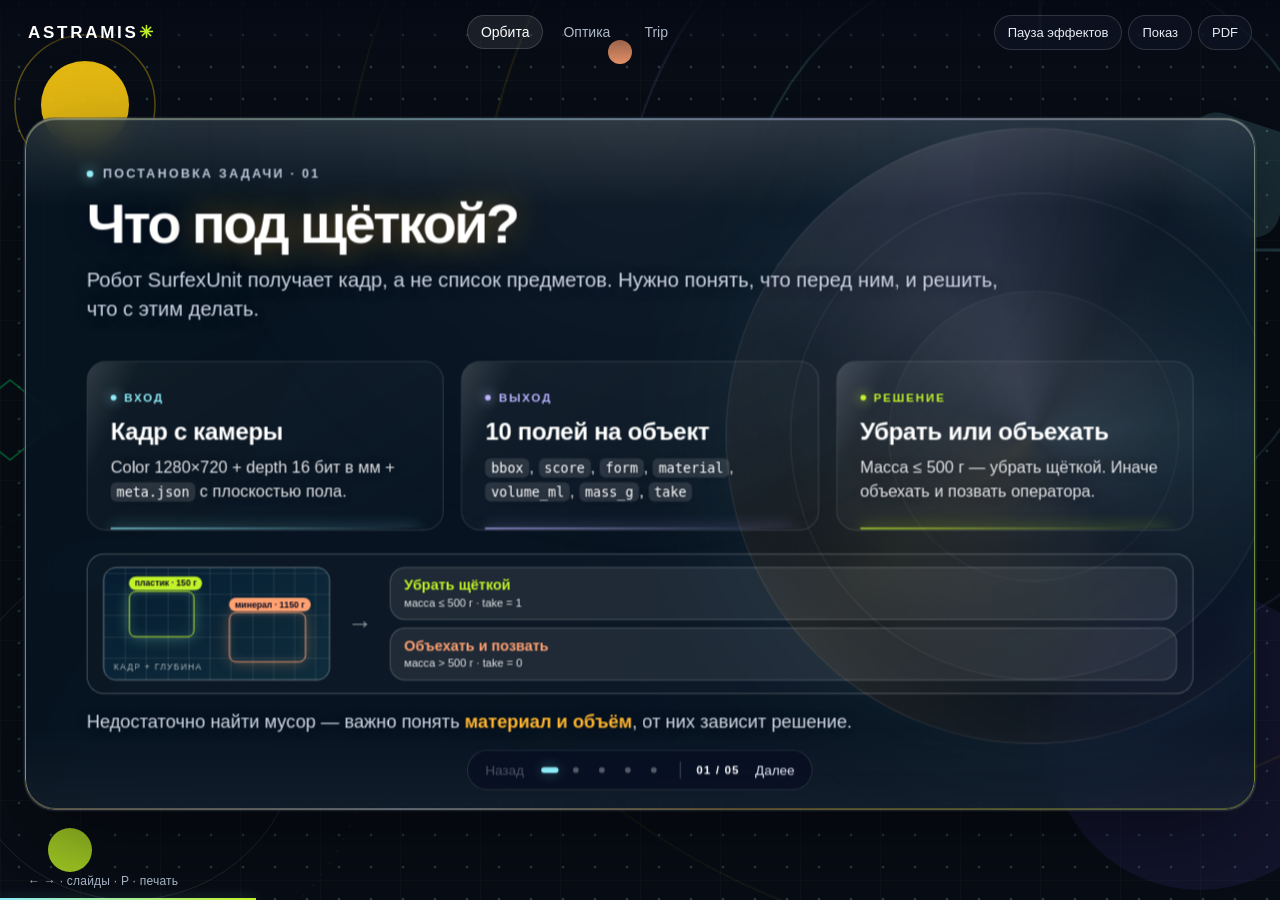
==== commit ffd68beb: "Ускорить презентацию и добавить персонажей со звуковыми скримерами" ====
--- a/demo/index.html
+++ b/demo/index.html
@@ -624,11 +624,7 @@
   }
 
   // Блик, который следует за курсором, — как отклик стекла на наклон устройства.
-  stage.addEventListener('pointermove', e => {
-    const r = stage.getBoundingClientRect();
-    stage.style.setProperty('--mx', ((e.clientX - r.left) / r.width * 100) + '%');
-    stage.style.setProperty('--my', ((e.clientY - r.top) / r.height * 100) + '%');
-  });
+  // Pointer-driven glass highlight is handled once per frame in presentation.js.
 
   window.addEventListener('resize', fit);
   window.addEventListener('keydown', e => {
@@ -652,6 +648,7 @@
 
   buildResults(); fit(); show(Number(location.hash.match(/^#slide-([1-5])$/)?.[1] || 1) - 1);
 </script>
+<script src="assets/backdrop.js"></script>
 <script src="assets/presentation.js"></script>
 <script src="assets/export-layout.js"></script>
 </body>
--- a/demo/assets/presentation.css
+++ b/demo/assets/presentation.css
@@ -174,3 +174,96 @@
 .capture-background .slide,.capture-background .slide * { color:transparent!important;text-shadow:none!important; }
 .capture-background .slide li::marker { color:transparent!important; }
 @media print { #screamer {display:none!important;} }
+
+/* Cached decorative layers: expensive SVG filters run only at image creation. */
+.backdrop-motion { position:absolute;inset:0;pointer-events:none; }
+.backdrop-layer { position:absolute;left:50%;top:50%;width:max(138.889vw,222.223vh);height:auto;max-width:none;translate:-50% -50%;transform-origin:50% 50%;will-change:transform; }
+.backdrop-layer.orbit-spin { transform-origin:70% 40%; }
+body[data-theme="trip"] .backdrop-motion { mix-blend-mode:screen;opacity:.55; }
+/* A fixed gradient texture moves over the glass instead of repainting its background. */
+body:not(.deck-capture) #stage::after { display:none; }
+.glass-highlight { position:absolute;left:0;top:0;width:1120px;height:1120px;z-index:5;pointer-events:none;background:radial-gradient(circle,rgba(255,255,255,.16),rgba(255,255,255,.05) 38%,transparent 64%);opacity:.3;transform:translate3d(80px,-560px,0);will-change:transform; }
+.deck-capture .glass-highlight { display:none; }
+.ghost { will-change:transform,opacity;filter:none;box-shadow:0 0 14px #ffffff1f; }
+.ghost-portrait { contain:paint; }
+.laser-pointer { left:0;top:0;will-change:transform; }
+.page-hidden *, .page-hidden *::before, .page-hidden *::after { animation-play-state:paused!important; }
+@media print { .glass-highlight {display:none!important;} }
+
+/* Expression frames and the animatronic cutout. */
+.face-actor { position:relative;width:100%;height:100%;overflow:hidden;border-radius:50%;background:#060508;isolation:isolate; }
+.face-actor img { position:absolute;inset:0;display:block;width:100%;height:100%;object-fit:cover;object-position:center 42%;pointer-events:none; }
+.face-upper { clip-path:inset(0 0 calc(100% - var(--mouth-y)) 0); }
+.face-jaw { clip-path:inset(var(--mouth-y) 0 0 0);animation:face-jaw-open 2.6s ease-in-out infinite;animation-delay:var(--jaw-delay); }
+@keyframes face-jaw-open { 0%,25%,80%,100%{transform:translateY(0)} 43%,62%{transform:translateY(7%)} }
+.ghost .ghost-portrait .face-actor { opacity:.32;filter:grayscale(1) contrast(1.08); }
+.ghost .ghost-portrait .face-actor img { opacity:1;filter:none;clip-path:none;border-radius:0;mix-blend-mode:normal; }
+/* Override the old single-image screamer; expensive full-screen SVG effects stay cached. */
+#screamer { cursor:pointer;pointer-events:auto;perspective:1100px;background:#010208e8; }
+#screamer.on { display:grid;place-items:center; }
+#screamer .scream-orbit { grid-area:1/1;width:min(78vw,78vh);height:min(78vw,78vh);animation:scream-enter var(--scream-duration) ease-out both;will-change:transform,opacity; }
+.scream-flip,.scream-deform { width:100%;height:100%;transform-origin:center; }
+#screamer .face-actor { filter:grayscale(1) contrast(1.65);box-shadow:0 0 70px #b9b8e82b; }
+#screamer .face-actor img { width:100%;height:100%;filter:none;animation:none;clip-path:none;border-radius:0;rotate:none;box-shadow:none; }
+#screamer .face-actor .face-upper { clip-path:inset(0 0 calc(100% - var(--mouth-y)) 0); }
+#screamer .face-actor .face-jaw { clip-path:inset(var(--mouth-y) 0 0 0);animation:face-jaw-open .58s ease-in-out infinite; }
+.scream-aura { position:absolute;inset:6%;border-radius:50%;border:3px solid #8dedf940;box-shadow:inset 0 0 90px #8dedf91c,0 0 100px #fe68b922;opacity:.7;pointer-events:none; }
+#screamer[data-locked="true"] { cursor:wait; }
+#screamer[data-variant="spin"] .scream-flip { animation:scream-spin .36s linear infinite; }
+#screamer[data-variant="flip"] .scream-flip { animation:scream-flip .55s ease-in-out infinite; }
+#screamer[data-variant="pancake"] .scream-deform { animation:scream-pancake .45s ease-in-out infinite alternate; }
+#screamer[data-variant="stretch"] .scream-deform { animation:scream-stretch .48s ease-in-out infinite alternate; }
+#screamer[data-variant="haunted"] .scream-flip { animation:scream-spin .72s linear infinite reverse; }
+#screamer[data-variant="haunted"] .scream-deform { animation:scream-pancake .35s ease-in-out infinite alternate; }
+#screamer[data-variant="rgb"] .face-actor { animation:scream-rgb 1.5s steps(1,end) infinite; }
+#screamer[data-variant="rgb"] .scream-aura { animation:scream-edge-rgb 1.5s steps(1,end) infinite; }
+#screamer[data-variant="rgb"] .scream-deform { animation:scream-stretch .52s ease-in-out infinite alternate; }
+.screaming .site-header { z-index:70; }
+.screamer-volume { display:flex;align-items:center;gap:10px;color:#ccd6e8;font-size:13px;padding:5px; }
+.screamer-volume input { min-width:0;width:112px;accent-color:var(--cyan); }
+@keyframes scream-enter { 0%{transform:scale(.2);opacity:0} 8%,78%{transform:scale(1.3);opacity:1} 100%{transform:scale(1.6);opacity:0} }
+@keyframes scream-spin { to{transform:rotate(calc(var(--direction) * 360deg))} }
+@keyframes scream-flip { 0%{transform:rotateY(0) rotateZ(0)} 50%{transform:rotateY(180deg) rotateZ(180deg)} 100%{transform:rotateY(360deg) rotateZ(360deg)} }
+@keyframes scream-pancake { from{transform:scale(1.45,.48)} to{transform:scale(.63,1.45)} }
+@keyframes scream-stretch { from{transform:scale(.65,1.5) skewX(-8deg)} to{transform:scale(1.4,.7) skewX(8deg)} }
+@keyframes scream-rgb { 0%,100%{filter:saturate(2) hue-rotate(0deg) contrast(1.6)} 20%{filter:saturate(3) hue-rotate(100deg) contrast(1.6)} 40%{filter:saturate(2) hue-rotate(230deg) contrast(1.6)} 60%{filter:saturate(3) hue-rotate(310deg) contrast(1.6)} 80%{filter:saturate(2) hue-rotate(55deg) contrast(1.6)} }
+@keyframes scream-edge-rgb { 0%,100%{border-color:#ff3869;box-shadow:inset 0 0 100px #ff38692b,0 0 90px #ff386944} 25%{border-color:#3fff8d;box-shadow:inset 0 0 100px #3fff8d2b,0 0 90px #3fff8d44} 50%{border-color:#4878ff;box-shadow:inset 0 0 100px #4878ff2b,0 0 90px #4878ff44} 75%{border-color:#ed41ff;box-shadow:inset 0 0 100px #ed41ff2b,0 0 90px #ed41ff44} }
+.ghost .ghost-portrait .face-actor .face-upper { clip-path:inset(0 0 calc(100% - var(--mouth-y)) 0); }
+.ghost .ghost-portrait .face-actor .face-jaw { clip-path:inset(var(--mouth-y) 0 0 0); }
+/* The downloaded bear has a baked checkerboard; a vector silhouette keeps it out of the portrait. */
+.face-actor[data-portrait="freddy"] { clip-path:polygon(37% 4%,61% 4%,62% 21%,65% 23%,65% 28%,72% 30%,74% 27%,82% 23%,91% 25%,95% 31%,94% 38%,89% 43%,81% 44%,78% 42%,79% 50%,82% 58%,82% 65%,78% 72%,75% 76%,75% 83%,68% 89%,57% 92%,44% 92%,33% 88%,26% 83%,25% 76%,20% 70%,18% 63%,19% 55%,22% 47%,23% 43%,18% 44%,11% 42%,6% 37%,6% 30%,11% 25%,19% 24%,26% 27%,30% 32%,35% 28%,35% 24%,38% 22%); }
+.sound-mobile { display:none; }
+.sound-status { color:#b8c9dc;font-size:12px;line-height:1.45;margin:2px 5px 8px; }
+#trip-audio-enable { border-color:#8dedf960; }
+body[data-audio-state="ready"] #trip-audio-enable { color:#c1f229;border-color:#c1f22970; }
+.presenter-popover { max-height:calc(100svh - 105px);overflow-y:auto; }
+@media(max-width:760px) and (orientation:portrait){.sound-desktop{display:none}.sound-mobile{display:inline}.display-tools #trip-audio-enable{padding:7px 6px}}
+
+/* Real photographic expressions replace the former mouth/eyelid overlays. */
+.face-frames { background:#030406; }
+.portrait-frame { position:absolute;inset:0;background-repeat:no-repeat;background-size:200% 200%;background-position:0 0;animation:portrait-expressions 2.8s steps(1,end) infinite; }
+.face-intense .portrait-frame { animation-duration:1.1s; }
+@keyframes portrait-expressions {
+  0%,12%,36%,47%,94%,100% {background-position:0 0}
+  18%,30%,57%,84% {background-position:100% 0}
+  41% {background-position:0 100%}
+  72%,77% {background-position:100% 100%}
+}
+.face-intense.face-mechanical .face-jaw { animation-duration:.58s; }
+/* Source-photo fallback: widen the photographed face and move its real lower jaw.
+   No painted mouth, teeth or eyelids are used. */
+.face-fuller-cutout { transform:scaleX(1.24) scaleY(.96); }
+.face-actor.face-fuller-cutout img { object-position:var(--portrait-position); }
+.face-fuller-cutout .face-jaw { transform-origin:50% 70%; }
+@keyframes fuller-jaw-open { 0%,20%,82%,100%{transform:translateY(0) scaleY(1)} 42%,65%{transform:translateY(9%) scaleY(1.04)} }
+.face-fuller-cutout .face-jaw { animation-name:fuller-jaw-open; }
+#screamer .face-fuller-cutout .face-jaw { animation-name:fuller-jaw-open; }
+.face-fuller-cutout {
+ --jaw-clip:polygon(24% 70%,35% 70%,46% 72%,58% 72%,71% 69%,77% 79%,74% 91%,61% 100%,36% 100%,22% 89%,19% 79%);
+ --upper-clip:polygon(evenodd,0% 0%,100% 0%,100% 100%,0% 100%,0% 0%,24% 70%,35% 70%,46% 72%,58% 72%,71% 69%,77% 79%,74% 91%,61% 100%,36% 100%,22% 89%,19% 79%,24% 70%,0% 0%);
+}
+.ghost .ghost-portrait .face-fuller-cutout .face-upper,#screamer .face-fuller-cutout .face-upper { clip-path:var(--upper-clip); }
+.ghost .ghost-portrait .face-fuller-cutout .face-jaw,#screamer .face-fuller-cutout .face-jaw { clip-path:var(--jaw-clip); }
+#trip-audio-player { display:block;width:100%;height:36px;margin:4px 0;color-scheme:dark; }
+
+.sound-credits { display:block;padding:4px 6px;color:var(--cyan);font-size:12px;text-decoration:underline;text-underline-offset:3px; }
